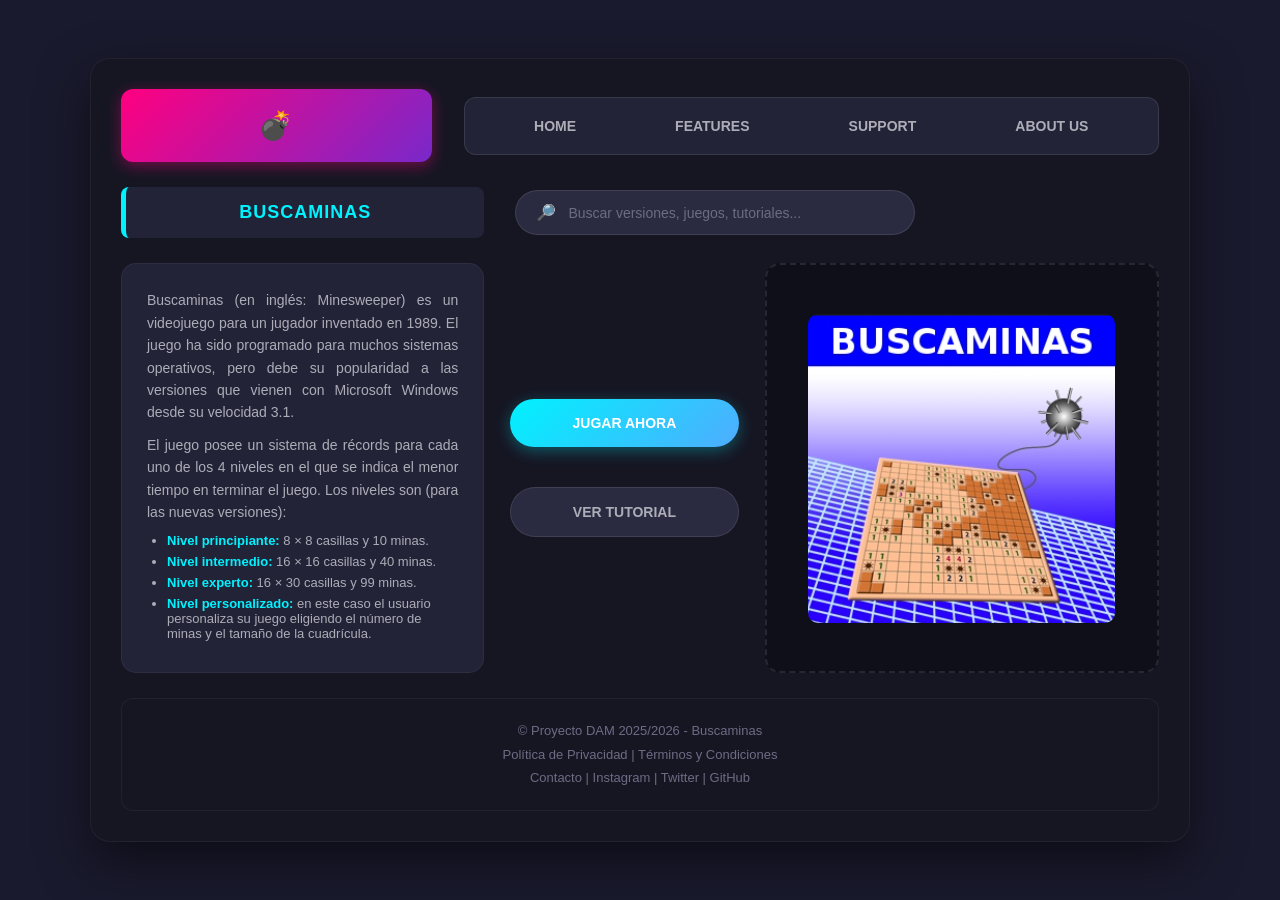
==== docs/index.html @ 4e4db9e0 "Modificacion para github pages" ====
<!DOCTYPE html>
<html lang="es">
<head>
    <meta charset="UTF-8">
    <meta name="viewport" content="width=device-width, initial-scale=1.0">
    <title>Buscaminas</title>
    <link rel="stylesheet" href="style.css">
    <style>
        .config-juego {
            display: flex;
            flex-direction: column;
            align-items: center;
            justify-content: center;
            width: 100%;
            height: 100%;
            background-color: #1a1d29;
            border-radius: 10px;
            padding: 20px;
            box-sizing: border-box;
        }
        .select-dificultad {
            background-color: #0f111a;
            color: #00bfff;
            border: 2px solid #00bfff;
            padding: 10px 20px;
            font-size: 16px;
            font-weight: bold;
            border-radius: 8px;
            margin-top: 15px;
            cursor: pointer;
            outline: none;
            width: 80%;
            text-align: center;
        }
        .select-dificultad option {
            background-color: #1a1d29;
            color: white;
        }
    </style>
</head>
<body>

    <div class="container">

        <header>
            <div class="logo">
                <span class="bomba-icon">💣</span>
            </div>
            <nav>
                <a href="https://www.google.com/search?q=buscaminas" target="_blank">HOME</a>
                <a href="https://www.google.com/search?q=buscaminas+features" target="_blank">FEATURES</a>
                <a href="https://www.google.com/search?q=buscaminas+support" target="_blank">SUPPORT</a>
                <a href="https://www.google.com/search?q=buscaminas+about+us" target="_blank">ABOUT US</a>
            </nav>
        </header>

        <section class="sub-header">
            <div class="titulo">
                <h1>BUSCAMINAS</h1>
            </div>
            <div class="barra">
                <div class="search-container">
                    <span>🔎</span>
                    <input type="text" id="buscador" placeholder="Buscar versiones, juegos, tutoriales...">
                </div>
            </div>
        </section>

        <main class="contenido-principal">
            
            <div class="info">
                <p>Buscaminas (en inglés: Minesweeper) es un videojuego para un jugador inventado en 1989. El juego ha sido programado para muchos sistemas operativos, pero debe su popularidad a las versiones que vienen con Microsoft Windows desde su velocidad 3.1.</p>
                <p>El juego posee un sistema de récords para cada uno de los 4 niveles en el que se indica el menor tiempo en terminar el juego. Los niveles son (para las nuevas versiones):</p>
                <ul>
                    <li><strong>Nivel principiante:</strong> 8 × 8 casillas y 10 minas.</li>
                    <li><strong>Nivel intermedio:</strong> 16 × 16 casillas y 40 minas.</li>
                    <li><strong>Nivel experto:</strong> 16 × 30 casillas y 99 minas.</li>
                    <li><strong>Nivel personalizado:</strong> en este caso el usuario personaliza su juego eligiendo el número de minas y el tamaño de la cuadrícula.</li>
                </ul>
            </div>

            <div class="botones">
                <button class="btn-jugar" id="botonJugarJava">JUGAR AHORA</button>
                
                <div id="espacio-selector-medio" style="width: 100%;"></div>
                
                <a href="https://youtu.be/PqA7yQcAZVc?si=y2-xhyVf-1pLzHSZ" class="btn-tutorial" target="_blank">VER TUTORIAL</a>
            </div>
            
            <div class="imagen" id="contenedor-principal">
                <img id="imagen-buscaminas" src="Buscaminas1.png" alt="Captura del juego Buscaminas">
            </div>

        </main>

        <footer>
            <p>© Proyecto DAM 2025/2026 - Buscaminas</p>
            <p>Política de Privacidad | Términos y Condiciones</p>
            <p>Contacto | Instagram | Twitter | GitHub</p>
        </footer>

    </div> 

    <div id="result-modal" class="modal-overlay">
        <div class="modal-content">
            <div id="modal-emoji" style="font-size: 50px; margin-bottom: 10px;">🎉</div>
            <h2 id="modal-title" style="margin-bottom: 20px; font-family: Arial, sans-serif; font-weight: bold;">¡Has ganado!</h2>
            
            <div class="stats-table">
                <div class="stat-row"><span>🎯 Dificultad:</span><strong id="stat-diff">-</strong></div>
                <div class="stat-row"><span>⏱️ Tiempo total:</span><strong id="stat-time">00:00</strong></div>
                <div class="stat-row"><span>🔲 Celdas reveladas:</span><strong id="stat-cells">0</strong></div>
                <div class="stat-row"><span>💎 Puntuación:</span><strong id="stat-score" style="color: #00bfff;">0</strong></div>
            </div>

            <div class="modal-buttons">
                <button id="modal-btn-restart" class="modal-btn btn-restart">Repetir Nivel</button>
                <button id="modal-btn-menu" class="modal-btn btn-menu">Cambiar Nivel</button>
            </div>
        </div>
    </div>

    <script src="script.js"></script>

</body>
</html>
---- docs/style.css ----
* {
    box-sizing: border-box;
    margin: 0;
    padding: 0;
    font-family: 'Segoe UI', Tahoma, Geneva, Verdana, sans-serif;
}

body {
    background-color: #1a1a2e;
    color: #ffffff;
    padding: 25px;
    display: flex;
    justify-content: center;
    align-items: center;
    min-height: 100vh;
}

.container {
    width: 100%;
    max-width: 1100px;
    background-color: #161623;
    border-radius: 20px;
    padding: 30px;
    box-shadow: 0 20px 50px rgba(0, 0, 0, 0.5);
    display: flex;
    flex-direction: column;
    gap: 25px;
    border: 1px solid rgba(255, 255, 255, 0.05);
}

header {
    display: grid;
    grid-template-columns: 30% 67%;
    gap: 3%;
    align-items: center;
}

.logo {
    background: linear-gradient(135deg, #ff007f, #7928ca);
    border-radius: 12px;
    padding: 20px;
    text-align: center;
    font-weight: 900;
    font-size: 22px;
    color: white;
    letter-spacing: 2px;
    box-shadow: 0 4px 15px rgba(255, 0, 127, 0.4);
    display: flex;
    align-items: center;
    justify-content: center;
    gap: 10px;
}

.bomba-icon {
    font-size: 28px;
    animation: pulse 1.5s infinite alternate;
}

nav {
    background-color: #232338;
    border-radius: 12px;
    display: flex;
    align-items: center;
    justify-content: space-around;
    padding: 20px;
    border: 1px solid rgba(255, 255, 255, 0.1);
}

nav a {
    text-decoration: none;
    color: #adadb8;
    font-weight: bold;
    font-size: 14px;
    transition: color 0.3s, transform 0.2s;
}

nav a:hover {
    color: #00f2fe;
    transform: translateY(-2px);
}

.sub-header {
    display: grid;
    grid-template-columns: 35% 62%;
    gap: 3%;
    align-items: center;
}

.titulo {
    background-color: #232338;
    border-left: 5px solid #00f2fe;
    border-radius: 8px;
    padding: 15px;
    text-align: center;
}

.titulo h1 {
    font-size: 18px;
    color: #00f2fe;
    letter-spacing: 1px;
}

.barra {
    display: flex;
    justify-content: flex-start;
}

.search-container {
    background-color: #2a2a40;
    border-radius: 30px;
    padding: 12px 20px;
    display: flex;
    align-items: center;
    gap: 12px;
    width: 100%;
    max-width: 400px;
    border: 1px solid rgba(255, 255, 255, 0.1);
    transition: box-shadow 0.3s;
}

.search-container:focus-within {
    box-shadow: 0 0 10px rgba(0, 242, 254, 0.5);
    border-color: #00f2fe;
}

.search-container input {
    border: none;
    background: transparent;
    width: 100%;
    font-size: 14px;
    color: white;
    outline: none;
}

.search-container input::placeholder {
    color: #6c6c85;
}

.contenido-principal {
    display: grid;
    grid-template-columns: 35% 22% 38%;
    gap: 2.5%;
    align-items: stretch;
}

.info {
    background-color: #232338;
    border-radius: 15px;
    padding: 25px;
    border: 1px solid rgba(255, 255, 255, 0.05);
    display: flex;
    flex-direction: column;
    justify-content: center;
}

.info p {
    color: #adadb8;
    font-size: 14px;
    line-height: 1.6;
    text-align: justify;
    margin-bottom: 10px;
}

.info ul {
    padding-left: 20px;
    color: #adadb8;
    font-size: 13px;
}

.info li {
    margin-bottom: 6px;
}

.info strong {
    color: #00f2fe;
}

.botones {
    display: flex;
    flex-direction: column;
    gap: 20px;
    justify-content: center;
    align-items: center;
}

.botones button, .btn-tutorial {
    width: 100%;
    padding: 16px 20px;
    font-size: 14px;
    font-weight: bold;
    border: none;
    border-radius: 50px; 
    cursor: pointer;
    transition: transform 0.2s, box-shadow 0.2s;
    color: white;
    display: inline-block;
    text-decoration: none;
    text-align: center;
}

.btn-jugar {
    background: linear-gradient(135deg, #00f2fe, #4facfe);
    box-shadow: 0 4px 15px rgba(0, 242, 254, 0.3);
}

.btn-jugar:hover {
    transform: scale(1.05);
    box-shadow: 0 6px 20px rgba(0, 242, 254, 0.5);
}

.btn-tutorial {
    background: #2a2a40;
    border: 1px solid rgba(255, 255, 255, 0.1) !important;
    color: #adadb8 !important;
}

.btn-tutorial:hover {
    background: #353552;
    color: white !important;
    transform: scale(1.03);
}

.imagen {
    background-color: #0f0f1a;
    border-radius: 15px;
    border: 2px dashed rgba(255, 255, 255, 0.1);
    display: flex;
    justify-content: center;
    align-items: center;
    overflow: hidden;
    padding: 10px;
    min-height: 280px;
}

.imagen img {
    max-width: 100%;
    max-height: 100%;
    border-radius: 10px;
    object-fit: cover;
}

footer {
    width: 100%;
    max-width: 1100px; 
    background-color: #161623; 
    border-radius: 12px;
    padding: 20px;
    text-align: center;
    font-size: 13px;
    color: #6c6c85;
    line-height: 1.8;
    border: 1px solid rgba(255, 255, 255, 0.05);
}

@keyframes pulse {
    from { transform: scale(1); }
    to { transform: scale(1.2); }
}

@media (max-width: 768px) {
    header, .sub-header, .contenido-principal {
        grid-template-columns: 1fr !important;
        gap: 15px;
    }
    .logo { padding: 20px; }
}

.bloque-seleccion-medio {
    width: 100%;
    display: flex;
    flex-direction: column;
    gap: 12px;
    align-items: center;
    padding: 5px 0;
}

.select-medio-estilo {
    background-color: #2a2a40;
    color: #00f2fe;
    border: 1px solid rgba(255, 255, 255, 0.1);
    padding: 14px 20px;
    font-size: 14px;
    font-weight: bold;
    border-radius: 50px;
    outline: none;
    width: 100%;
    text-align: center;
    cursor: pointer;
}

.select-medio-estilo option {
    background-color: #161623;
    color: white;
}

.btn-confirmar-medio {
    background: linear-gradient(135deg, #00bfff, #007acc);
    color: white;
    border: none;
    padding: 12px 25px;
    font-size: 13px;
    font-weight: bold;
    border-radius: 50px;
    cursor: pointer;
    text-transform: uppercase;
    width: 100%;
    box-shadow: 0px 4px 12px rgba(0, 191, 255, 0.3);
    transition: transform 0.2s;
}

.btn-confirmar-medio:hover {
    transform: scale(1.03);
}

.minesweeper-wrapper {
    background-color: #bdbdbd;
    padding: 10px;
    border-radius: 4px;
    box-shadow: inset -2px -2px #555, inset 2px 2px #fff;
    display: inline-block;
    max-width: 98%;
    max-height: 98%;
    overflow: auto;
}

.game-header {
    background-color: #bdbdbd;
    border: 3px solid;
    border-color: #757575 #e0e0e0 #e0e0e0 #757575;
    padding: 4px 8px;
    display: flex;
    justify-content: space-between;
    align-items: center;
    margin-bottom: 8px;
}

.lcd-display {
    background-color: #000000;
    color: #f44336;
    font-family: 'Courier New', Courier, monospace;
    font-weight: bold;
    font-size: 22px;
    padding: 2px 6px;
    border: 1px solid;
    border-color: #444 #aaa #aaa #444;
    min-width: 50px;
    text-align: right;
}

.face-button {
    font-size: 20px;
    width: 36px;
    height: 36px;
    cursor: pointer;
    background-color: #bdbdbd;
    border: 2px solid;
    border-color: #e0e0e0 #757575 #757575 #e0e0e0;
    display: flex;
    align-items: center;
    justify-content: center;
    outline: none;
}

.game-grid {
    border: 3px solid;
    border-color: #757575 #e0e0e0 #e0e0e0 #757575;
    display: grid;
    background-color: #757575;
}

.cell-btn {
    width: 24px;
    height: 24px;
    font-weight: bold;
    font-size: 13px;
    font-family: Arial, sans-serif;
    display: flex;
    align-items: center;
    justify-content: center;
    cursor: pointer;
    user-select: none;
    border: 2px solid;
    border-color: #e0e0e0 #757575 #757575 #e0e0e0;
    background-color: #bdbdbd;
    padding: 0;
}

.cell-btn.revealed {
    background-color: #c8c8c8;
    border: 1px solid #a0a0a0;
}

.cell-btn.mine-exploded {
    background-color: #f44336 !important;
    border: 1px solid #a0a0a0;
}

.score-bar-flex {
    display: flex;
    justify-content: space-between;
    align-items: center;
    margin-top: 8px;
    width: 100%;
}

.game-score-bar {
    font-size: 12px;
    font-weight: bold;
    color: #222;
}

.btn-cambiar-diff-directo {
    background-color: #2a2a40;
    color: #00bfff;
    border: 1px solid rgba(255, 255, 255, 0.1);
    padding: 4px 10px;
    font-size: 11px;
    font-weight: bold;
    border-radius: 4px;
    cursor: pointer;
    transition: background 0.2s, color 0.2s;
}

.btn-cambiar-diff-directo:hover {
    background-color: #00bfff;
    color: #ffffff;
}

.modal-overlay {
    position: fixed;
    top: 0; left: 0;
    width: 100vw; height: 100vh;
    background-color: rgba(0, 0, 0, 0.8);
    display: none;
    justify-content: center;
    align-items: center;
    z-index: 99999;
}

.modal-overlay.active {
    display: flex;
}

.modal-content {
    background-color: #161623;
    border-radius: 15px;
    padding: 25px;
    width: 340px;
    text-align: center;
    border: 1px solid rgba(255, 255, 255, 0.1);
    box-shadow: 0 10px 30px rgba(0,0,0,0.6);
}

.stats-table {
    background-color: #232338;
    border-radius: 8px;
    padding: 12px 18px;
    text-align: left;
    margin-bottom: 18px;
}

.stat-row {
    display: flex;
    justify-content: space-between;
    margin-bottom: 6px;
    font-size: 14px;
}
.stat-row span { color: #adadb8; }
.stat-row strong { color: #fff; }

.modal-buttons {
    display: flex;
    gap: 12px;
}

.modal-btn {
    flex: 1;
    padding: 10px;
    font-weight: bold;
    border: none;
    border-radius: 6px;
    cursor: pointer;
    color: white;
}
.btn-restart { background: linear-gradient(135deg, #00f2fe, #4facfe); }
.btn-menu { background-color: #2a2a40; border: 1px solid rgba(255,255,255,0.1); }
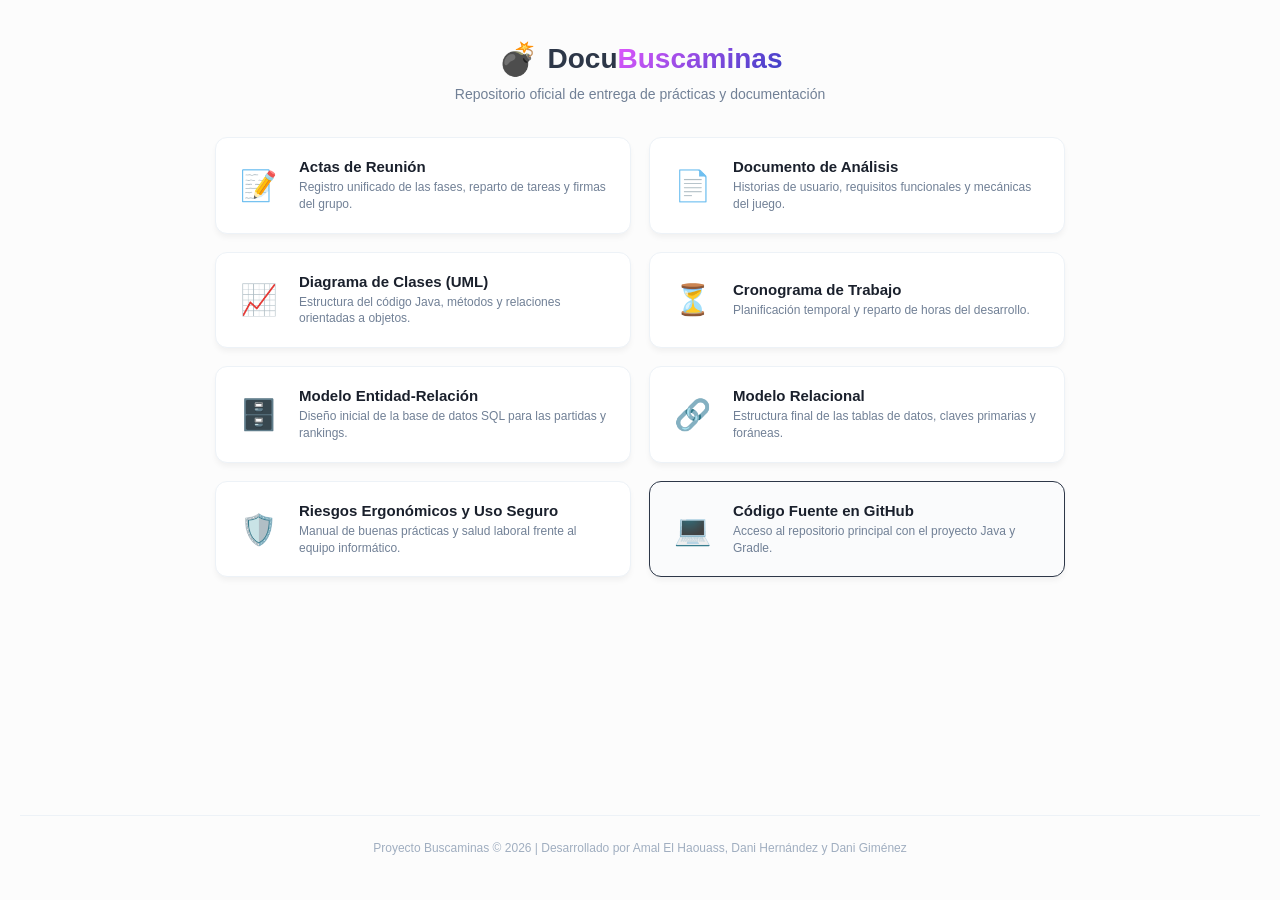
==== commit 5852ef50: "Add files via upload" ====
--- a/docs/index.html
+++ b/docs/index.html
@@ -1,126 +1,121 @@
-<!DOCTYPE html>
-<html lang="es">
-<head>
-    <meta charset="UTF-8">
-    <meta name="viewport" content="width=device-width, initial-scale=1.0">
-    <title>Buscaminas</title>
-    <link rel="stylesheet" href="style.css">
-    <style>
-        .config-juego {
-            display: flex;
-            flex-direction: column;
-            align-items: center;
-            justify-content: center;
-            width: 100%;
-            height: 100%;
-            background-color: #1a1d29;
-            border-radius: 10px;
-            padding: 20px;
-            box-sizing: border-box;
-        }
-        .select-dificultad {
-            background-color: #0f111a;
-            color: #00bfff;
-            border: 2px solid #00bfff;
-            padding: 10px 20px;
-            font-size: 16px;
-            font-weight: bold;
-            border-radius: 8px;
-            margin-top: 15px;
-            cursor: pointer;
-            outline: none;
-            width: 80%;
-            text-align: center;
-        }
-        .select-dificultad option {
-            background-color: #1a1d29;
-            color: white;
-        }
-    </style>
-</head>
-<body>
-
-    <div class="container">
-
-        <header>
-            <div class="logo">
-                <span class="bomba-icon">💣</span>
-            </div>
-            <nav>
-                <a href="https://www.google.com/search?q=buscaminas" target="_blank">HOME</a>
-                <a href="https://www.google.com/search?q=buscaminas+features" target="_blank">FEATURES</a>
-                <a href="https://www.google.com/search?q=buscaminas+support" target="_blank">SUPPORT</a>
-                <a href="https://www.google.com/search?q=buscaminas+about+us" target="_blank">ABOUT US</a>
-            </nav>
-        </header>
-
-        <section class="sub-header">
-            <div class="titulo">
-                <h1>BUSCAMINAS</h1>
-            </div>
-            <div class="barra">
-                <div class="search-container">
-                    <span>🔎</span>
-                    <input type="text" id="buscador" placeholder="Buscar versiones, juegos, tutoriales...">
-                </div>
-            </div>
-        </section>
-
-        <main class="contenido-principal">
-            
-            <div class="info">
-                <p>Buscaminas (en inglés: Minesweeper) es un videojuego para un jugador inventado en 1989. El juego ha sido programado para muchos sistemas operativos, pero debe su popularidad a las versiones que vienen con Microsoft Windows desde su velocidad 3.1.</p>
-                <p>El juego posee un sistema de récords para cada uno de los 4 niveles en el que se indica el menor tiempo en terminar el juego. Los niveles son (para las nuevas versiones):</p>
-                <ul>
-                    <li><strong>Nivel principiante:</strong> 8 × 8 casillas y 10 minas.</li>
-                    <li><strong>Nivel intermedio:</strong> 16 × 16 casillas y 40 minas.</li>
-                    <li><strong>Nivel experto:</strong> 16 × 30 casillas y 99 minas.</li>
-                    <li><strong>Nivel personalizado:</strong> en este caso el usuario personaliza su juego eligiendo el número de minas y el tamaño de la cuadrícula.</li>
-                </ul>
-            </div>
-
-            <div class="botones">
-                <button class="btn-jugar" id="botonJugarJava">JUGAR AHORA</button>
-                
-                <div id="espacio-selector-medio" style="width: 100%;"></div>
-                
-                <a href="https://youtu.be/PqA7yQcAZVc?si=y2-xhyVf-1pLzHSZ" class="btn-tutorial" target="_blank">VER TUTORIAL</a>
-            </div>
-            
-            <div class="imagen" id="contenedor-principal">
-                <img id="imagen-buscaminas" src="Buscaminas1.png" alt="Captura del juego Buscaminas">
-            </div>
-
-        </main>
-
-        <footer>
-            <p>© Proyecto DAM 2025/2026 - Buscaminas</p>
-            <p>Política de Privacidad | Términos y Condiciones</p>
-            <p>Contacto | Instagram | Twitter | GitHub</p>
-        </footer>
-
-    </div> 
-
-    <div id="result-modal" class="modal-overlay">
-        <div class="modal-content">
-            <div id="modal-emoji" style="font-size: 50px; margin-bottom: 10px;">🎉</div>
-            <h2 id="modal-title" style="margin-bottom: 20px; font-family: Arial, sans-serif; font-weight: bold;">¡Has ganado!</h2>
-            
-            <div class="stats-table">
-                <div class="stat-row"><span>🎯 Dificultad:</span><strong id="stat-diff">-</strong></div>
-                <div class="stat-row"><span>⏱️ Tiempo total:</span><strong id="stat-time">00:00</strong></div>
-                <div class="stat-row"><span>🔲 Celdas reveladas:</span><strong id="stat-cells">0</strong></div>
-                <div class="stat-row"><span>💎 Puntuación:</span><strong id="stat-score" style="color: #00bfff;">0</strong></div>
-            </div>
-
-            <div class="modal-buttons">
-                <button id="modal-btn-restart" class="modal-btn btn-restart">Repetir Nivel</button>
-                <button id="modal-btn-menu" class="modal-btn btn-menu">Cambiar Nivel</button>
-            </div>
-        </div>
-    </div>
-
-    <script src="script.js"></script>
-
-</body>
+<!DOCTYPE html>
+<html lang="es">
+<head>
+    <meta charset="UTF-8">
+    <meta name="viewport" content="width=device-width, initial-scale=1.0">
+    <title>DocuBuscaminas - 1º DAM</title>
+    <style>
+        * { box-sizing: border-box; margin: 0; padding: 0; }
+        body { font-family: -apple-system, BlinkMacSystemFont, "Segoe UI", Roboto, Arial, sans-serif; background-color: #fcfcfc; color: #333; padding: 20px; min-height: 100vh; display: flex; flex-direction: column; align-items: center; }
+        
+        /* Cabecera */
+        header { text-align: center; margin-top: 20px; margin-bottom: 35px; width: 100%; max-width: 850px; }
+        .logo-container { display: flex; justify-content: center; align-items: center; gap: 10px; margin-bottom: 8px; }
+        .logo-emoji { font-size: 32px; }
+        .logo-text { font-size: 28px; font-weight: 800; color: #2d3748; }
+        .logo-highlight { color: #e056fd; background: linear-gradient(135deg, #e056fd, #3c40c6); -webkit-background-clip: text; -webkit-text-fill-color: transparent; }
+        .subtitle { font-size: 14px; color: #718096; font-weight: 500; }
+
+        /* Rejilla de Botones/Tarjetas (Igual a la de tus compañeros) */
+        .grid-container { width: 100%; max-width: 850px; display: grid; grid-template-columns: repeat(auto-fit, minmax(380px, 1fr)); gap: 18px; margin-bottom: 40px; }
+        
+        /* Estilo de los Botones */
+        .card { display: flex; align-items: center; background: #ffffff; border: 1px solid #edf2f7; border-radius: 12px; padding: 20px; text-decoration: none; color: inherit; transition: transform 0.2s, box-shadow 0.2s, border-color 0.2s; box-shadow: 0 4px 6px -1px rgba(0, 0, 0, 0.05); }
+        .card:hover { transform: translateY(-3px); box-shadow: 0 10px 20px -3px rgba(0, 0, 0, 0.08); border-color: #cbd5e0; }
+        
+        /* Botón destacado de GitHub */
+        .card-highlight { border: 1.5px solid #2d3748; background-color: #fafbfc; }
+
+        .card-icon { font-size: 30px; margin-right: 18px; flex-shrink: 0; width: 45px; text-align: center; }
+        .card-content { display: flex; flex-direction: column; }
+        .card-title { font-size: 15px; font-weight: 700; color: #1a202c; margin-bottom: 4px; }
+        .card-desc { font-size: 12px; color: #718096; line-height: 1.4; }
+
+        footer { margin-top: auto; text-align: center; padding: 25px 0; width: 100%; border-top: 1px solid #edf2f7; }
+        .footer-text { font-size: 12px; color: #a0aec0; }
+    </style>
+</head>
+<body>
+
+    <header>
+        <div class="logo-container">
+            <span class="logo-emoji">💣</span>
+            <div class="logo-text">Docu<span class="logo-highlight">Buscaminas</span></div>
+        </div>
+        <p class="subtitle">Repositorio oficial de entrega de prácticas y documentación</p>
+    </header>
+
+    <main class="grid-container">
+
+        <a href="./Actas_Reunion_Buscaminas.pdf" class="card" target="_blank">
+            <div class="card-icon">📝</div>
+            <div class="card-content">
+                <div class="card-title">Actas de Reunión</div>
+                <div class="card-desc">Registro unificado de las fases, reparto de tareas y firmas del grupo.</div>
+            </div>
+        </a>
+
+        <a href="./Analisis-DGR-DHN-AEK.pdf" class="card" target="_blank">
+            <div class="card-icon">📄</div>
+            <div class="card-content">
+                <div class="card-title">Documento de Análisis</div>
+                <div class="card-desc">Historias de usuario, requisitos funcionales y mecánicas del juego.</div>
+            </div>
+        </a>
+
+        <a href="./UML.png" class="card" target="_blank">
+            <div class="card-icon">📈</div>
+            <div class="card-content">
+                <div class="card-title">Diagrama de Clases (UML)</div>
+                <div class="card-desc">Estructura del código Java, métodos y relaciones orientadas a objetos.</div>
+            </div>
+        </a>
+
+        <a href="./cronograma.png" class="card" target="_blank">
+            <div class="card-icon">⏳</div>
+            <div class="card-content">
+                <div class="card-title">Cronograma de Trabajo</div>
+                <div class="card-desc">Planificación temporal y reparto de horas del desarrollo.</div>
+            </div>
+        </a>
+
+        <a href="./modelo_E-R.png" class="card" target="_blank">
+            <div class="card-icon">🗄️</div>
+            <div class="card-content">
+                <div class="card-title">Modelo Entidad-Relación</div>
+                <div class="card-desc">Diseño inicial de la base de datos SQL para las partidas y rankings.</div>
+            </div>
+        </a>
+
+        <a href="./Modelo relacional.png" class="card" target="_blank">
+            <div class="card-icon">🔗</div>
+            <div class="card-content">
+                <div class="card-title">Modelo Relacional</div>
+                <div class="card-desc">Estructura final de las tablas de datos, claves primarias y foráneas.</div>
+            </div>
+        </a>
+
+        <a href="./Riesgos_Ergonomicos_Uso_Seguro.pdf" class="card" target="_blank">
+            <div class="card-icon">🛡️</div>
+            <div class="card-content">
+                <div class="card-title">Riesgos Ergonómicos y Uso Seguro</div>
+                <div class="card-desc">Manual de buenas prácticas y salud laboral frente al equipo informático.</div>
+            </div>
+        </a>
+
+        <a href="https://github.com/DanielGimenezRuiz/buscaminas-DGR-DHN-AEK" class="card card-highlight" target="_blank">
+            <div class="card-icon">💻</div>
+            <div class="card-content">
+                <div class="card-title">Código Fuente en GitHub</div>
+                <div class="card-desc">Acceso al repositorio principal con el proyecto Java y Gradle.</div>
+            </div>
+        </a>
+
+    </main>
+
+    <footer>
+        <p class="footer-text">Proyecto Buscaminas © 2026 | Desarrollado por Amal El Haouass, Dani Hernández y Dani Giménez</p>
+    </footer>
+
+</body>
 </html>
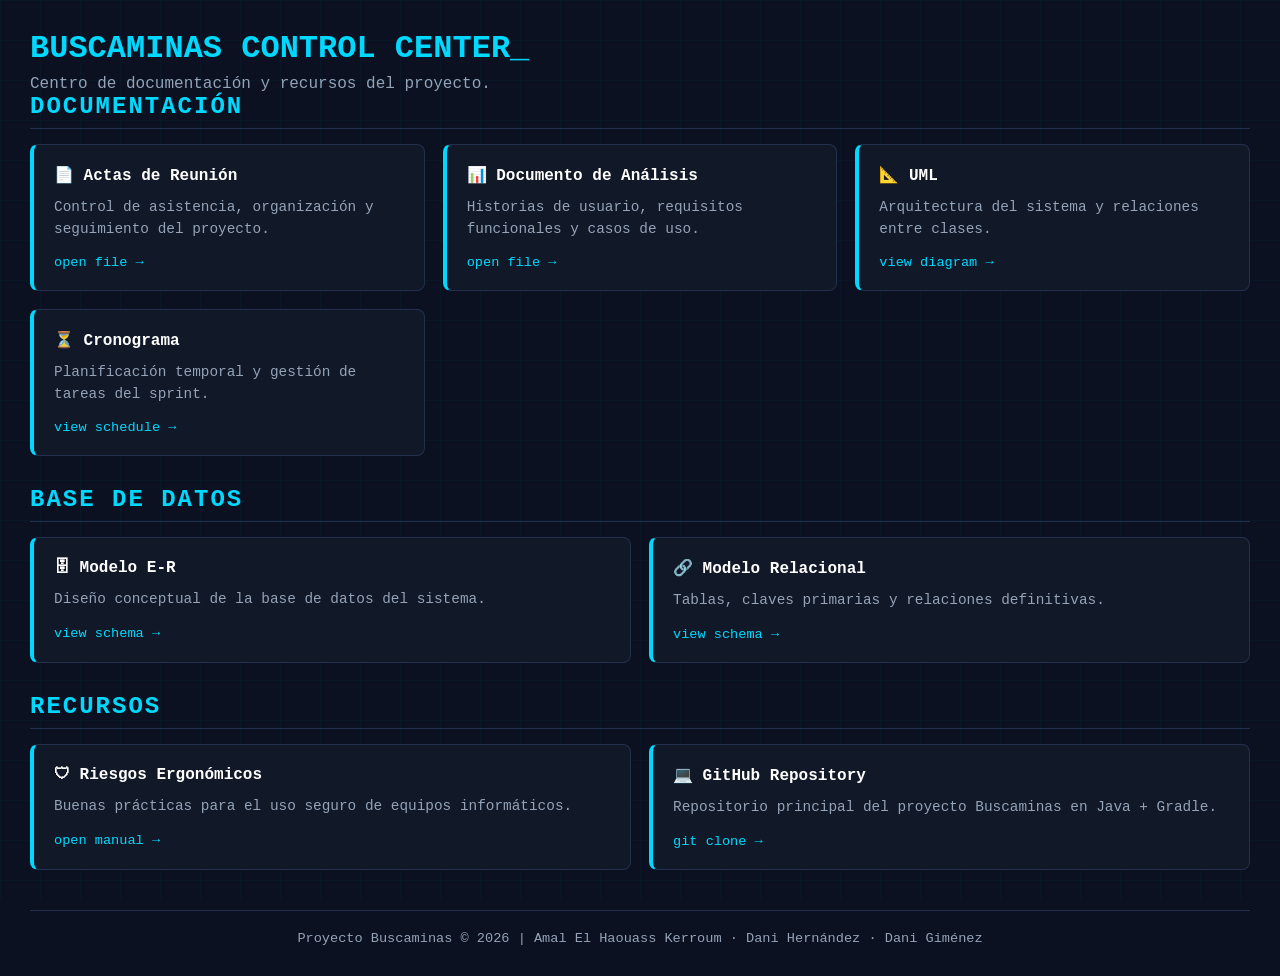
==== commit db2b2786: "Update index.html" ====
--- a/docs/index.html
+++ b/docs/index.html
@@ -1,121 +1,288 @@
 <!DOCTYPE html>
 <html lang="es">
 <head>
-    <meta charset="UTF-8">
-    <meta name="viewport" content="width=device-width, initial-scale=1.0">
-    <title>DocuBuscaminas - 1º DAM</title>
-    <style>
-        * { box-sizing: border-box; margin: 0; padding: 0; }
-        body { font-family: -apple-system, BlinkMacSystemFont, "Segoe UI", Roboto, Arial, sans-serif; background-color: #fcfcfc; color: #333; padding: 20px; min-height: 100vh; display: flex; flex-direction: column; align-items: center; }
-        
-        /* Cabecera */
-        header { text-align: center; margin-top: 20px; margin-bottom: 35px; width: 100%; max-width: 850px; }
-        .logo-container { display: flex; justify-content: center; align-items: center; gap: 10px; margin-bottom: 8px; }
-        .logo-emoji { font-size: 32px; }
-        .logo-text { font-size: 28px; font-weight: 800; color: #2d3748; }
-        .logo-highlight { color: #e056fd; background: linear-gradient(135deg, #e056fd, #3c40c6); -webkit-background-clip: text; -webkit-text-fill-color: transparent; }
-        .subtitle { font-size: 14px; color: #718096; font-weight: 500; }
-
-        /* Rejilla de Botones/Tarjetas (Igual a la de tus compañeros) */
-        .grid-container { width: 100%; max-width: 850px; display: grid; grid-template-columns: repeat(auto-fit, minmax(380px, 1fr)); gap: 18px; margin-bottom: 40px; }
-        
-        /* Estilo de los Botones */
-        .card { display: flex; align-items: center; background: #ffffff; border: 1px solid #edf2f7; border-radius: 12px; padding: 20px; text-decoration: none; color: inherit; transition: transform 0.2s, box-shadow 0.2s, border-color 0.2s; box-shadow: 0 4px 6px -1px rgba(0, 0, 0, 0.05); }
-        .card:hover { transform: translateY(-3px); box-shadow: 0 10px 20px -3px rgba(0, 0, 0, 0.08); border-color: #cbd5e0; }
-        
-        /* Botón destacado de GitHub */
-        .card-highlight { border: 1.5px solid #2d3748; background-color: #fafbfc; }
-
-        .card-icon { font-size: 30px; margin-right: 18px; flex-shrink: 0; width: 45px; text-align: center; }
-        .card-content { display: flex; flex-direction: column; }
-        .card-title { font-size: 15px; font-weight: 700; color: #1a202c; margin-bottom: 4px; }
-        .card-desc { font-size: 12px; color: #718096; line-height: 1.4; }
-
-        footer { margin-top: auto; text-align: center; padding: 25px 0; width: 100%; border-top: 1px solid #edf2f7; }
-        .footer-text { font-size: 12px; color: #a0aec0; }
-    </style>
+<meta charset="UTF-8">
+<meta name="viewport" content="width=device-width, initial-scale=1.0">
+<title>BUSCAMINAS CONTROL CENTER</title>
+
+<style>
+
+:root{
+    --bg:#0b1120;
+    --panel:#111827;
+    --panel-hover:#172033;
+    --border:#23304d;
+    --cyan:#00d9ff;
+    --green:#22c55e;
+    --text:#e5e7eb;
+    --muted:#94a3b8;
+}
+
+*{
+    margin:0;
+    padding:0;
+    box-sizing:border-box;
+}
+
+body{
+    background:var(--bg);
+    color:var(--text);
+    font-family:'Consolas','Courier New',monospace;
+    min-height:100vh;
+    padding:30px;
+}
+
+/* Fondo tecnológico */
+body::before{
+    content:"";
+    position:fixed;
+    inset:0;
+    background-image:
+        linear-gradient(rgba(0,217,255,.03) 1px, transparent 1px),
+        linear-gradient(90deg, rgba(0,217,255,.03) 1px, transparent 1px);
+    background-size:40px 40px;
+    pointer-events:none;
+}
+
+.container{
+    max-width:1400px;
+    margin:auto;
+}
+
+.header{
+    border:1px solid var(--border);
+    background:var(--panel);
+    padding:25px;
+    margin-bottom:30px;
+    border-radius:10px;
+    box-shadow:0 0 20px rgba(0,217,255,.08);
+}
+
+.status{
+    color:var(--green);
+    margin-bottom:10px;
+    font-size:.9rem;
+}
+
+.title{
+    color:var(--cyan);
+    font-size:2rem;
+    font-weight:bold;
+    margin-bottom:8px;
+}
+
+.subtitle{
+    color:var(--muted);
+}
+
+.section{
+    margin-bottom:30px;
+}
+
+.section-title{
+    color:var(--cyan);
+    margin-bottom:15px;
+    padding-bottom:8px;
+    border-bottom:1px solid var(--border);
+    text-transform:uppercase;
+    letter-spacing:2px;
+}
+
+.grid{
+    display:grid;
+    grid-template-columns:repeat(auto-fit,minmax(320px,1fr));
+    gap:18px;
+}
+
+.card{
+    background:var(--panel);
+    border:1px solid var(--border);
+    border-left:4px solid var(--cyan);
+    border-radius:8px;
+    padding:20px;
+    text-decoration:none;
+    color:inherit;
+    transition:.25s;
+    position:relative;
+}
+
+.card:hover{
+    transform:translateY(-4px);
+    background:var(--panel-hover);
+    box-shadow:0 0 25px rgba(0,217,255,.15);
+}
+
+.card-header{
+    display:flex;
+    justify-content:space-between;
+    margin-bottom:12px;
+}
+
+.doc-name{
+    color:white;
+    font-size:1rem;
+    font-weight:bold;
+}
+
+.badge{
+    color:var(--green);
+    font-size:.8rem;
+}
+
+.card p{
+    color:var(--muted);
+    line-height:1.5;
+    font-size:.9rem;
+}
+
+.action{
+    margin-top:15px;
+    color:var(--cyan);
+    font-size:.85rem;
+}
+
+.footer{
+    margin-top:40px;
+    text-align:center;
+    color:var(--muted);
+    border-top:1px solid var(--border);
+    padding-top:20px;
+    font-size:.85rem;
+}
+
+.terminal-line{
+    color:var(--green);
+    margin-bottom:8px;
+}
+
+.cursor{
+    animation:blink 1s infinite;
+}
+
+@keyframes blink{
+    50%{
+        opacity:0;
+    }
+}
+
+</style>
 </head>
+
 <body>
 
-    <header>
-        <div class="logo-container">
-            <span class="logo-emoji">💣</span>
-            <div class="logo-text">Docu<span class="logo-highlight">Buscaminas</span></div>
-        </div>
-        <p class="subtitle">Repositorio oficial de entrega de prácticas y documentación</p>
-    </header>
-
-    <main class="grid-container">
-
-        <a href="./Actas_Reunion_Buscaminas.pdf" class="card" target="_blank">
-            <div class="card-icon">📝</div>
-            <div class="card-content">
-                <div class="card-title">Actas de Reunión</div>
-                <div class="card-desc">Registro unificado de las fases, reparto de tareas y firmas del grupo.</div>
-            </div>
-        </a>
-
-        <a href="./Analisis-DGR-DHN-AEK.pdf" class="card" target="_blank">
-            <div class="card-icon">📄</div>
-            <div class="card-content">
-                <div class="card-title">Documento de Análisis</div>
-                <div class="card-desc">Historias de usuario, requisitos funcionales y mecánicas del juego.</div>
-            </div>
-        </a>
-
-        <a href="./UML.png" class="card" target="_blank">
-            <div class="card-icon">📈</div>
-            <div class="card-content">
-                <div class="card-title">Diagrama de Clases (UML)</div>
-                <div class="card-desc">Estructura del código Java, métodos y relaciones orientadas a objetos.</div>
-            </div>
-        </a>
-
-        <a href="./cronograma.png" class="card" target="_blank">
-            <div class="card-icon">⏳</div>
-            <div class="card-content">
-                <div class="card-title">Cronograma de Trabajo</div>
-                <div class="card-desc">Planificación temporal y reparto de horas del desarrollo.</div>
-            </div>
-        </a>
-
-        <a href="./modelo_E-R.png" class="card" target="_blank">
-            <div class="card-icon">🗄️</div>
-            <div class="card-content">
-                <div class="card-title">Modelo Entidad-Relación</div>
-                <div class="card-desc">Diseño inicial de la base de datos SQL para las partidas y rankings.</div>
-            </div>
-        </a>
-
-        <a href="./Modelo relacional.png" class="card" target="_blank">
-            <div class="card-icon">🔗</div>
-            <div class="card-content">
-                <div class="card-title">Modelo Relacional</div>
-                <div class="card-desc">Estructura final de las tablas de datos, claves primarias y foráneas.</div>
-            </div>
-        </a>
-
-        <a href="./Riesgos_Ergonomicos_Uso_Seguro.pdf" class="card" target="_blank">
-            <div class="card-icon">🛡️</div>
-            <div class="card-content">
-                <div class="card-title">Riesgos Ergonómicos y Uso Seguro</div>
-                <div class="card-desc">Manual de buenas prácticas y salud laboral frente al equipo informático.</div>
-            </div>
-        </a>
-
-        <a href="https://github.com/DanielGimenezRuiz/buscaminas-DGR-DHN-AEK" class="card card-highlight" target="_blank">
-            <div class="card-icon">💻</div>
-            <div class="card-content">
-                <div class="card-title">Código Fuente en GitHub</div>
-                <div class="card-desc">Acceso al repositorio principal con el proyecto Java y Gradle.</div>
-            </div>
-        </a>
-
-    </main>
-
-    <footer>
-        <p class="footer-text">Proyecto Buscaminas © 2026 | Desarrollado por Amal El Haouass, Dani Hernández y Dani Giménez</p>
-    </footer>
+<div class="container">
+
+        <div class="title">
+            BUSCAMINAS CONTROL CENTER<span class="cursor">_</span>
+        </div>
+
+        <div class="subtitle">
+            Centro de documentación y recursos del proyecto.
+        </div>
+    </div>
+
+    <section class="section">
+        <h2 class="section-title">Documentación</h2>
+
+        <div class="grid">
+
+            <a href="Actas_Reunion_Buscaminas.pdf" target="_blank" class="card">
+                <div class="card-header">
+                    <span class="doc-name">📄 Actas de Reunión</span>
+                    <span class="badge"></span>
+                </div>
+                <p>Control de asistencia, organización y seguimiento del proyecto.</p>
+                <div class="action">open file →</div>
+            </a>
+
+            <a href="Analisis-DGR-DHN-AEK.pdf" target="_blank" class="card">
+                <div class="card-header">
+                    <span class="doc-name">📊 Documento de Análisis</span>
+                    <span class="badge"></span>
+                </div>
+                <p>Historias de usuario, requisitos funcionales y casos de uso.</p>
+                <div class="action">open file →</div>
+            </a>
+
+            <a href="UML.png" target="_blank" class="card">
+                <div class="card-header">
+                    <span class="doc-name">📐 UML</span>
+                    <span class="badge"></span>
+                </div>
+                <p>Arquitectura del sistema y relaciones entre clases.</p>
+                <div class="action">view diagram →</div>
+            </a>
+
+            <a href="cronograma.png" target="_blank" class="card">
+                <div class="card-header">
+                    <span class="doc-name">⏳ Cronograma</span>
+                    <span class="badge"></span>
+                </div>
+                <p>Planificación temporal y gestión de tareas del sprint.</p>
+                <div class="action">view schedule →</div>
+            </a>
+
+        </div>
+    </section>
+
+    <section class="section">
+        <h2 class="section-title">Base de Datos</h2>
+
+        <div class="grid">
+
+            <a href="modelo_E-R.png" target="_blank" class="card">
+                <div class="card-header">
+                    <span class="doc-name">🗄 Modelo E-R</span>
+                    <span class="badge"></span>
+                </div>
+                <p>Diseño conceptual de la base de datos del sistema.</p>
+                <div class="action">view schema →</div>
+            </a>
+
+            <a href="Modelo relacional.png" target="_blank" class="card">
+                <div class="card-header">
+                    <span class="doc-name">🔗 Modelo Relacional</span>
+                    <span class="badge"></span>
+                </div>
+                <p>Tablas, claves primarias y relaciones definitivas.</p>
+                <div class="action">view schema →</div>
+            </a>
+
+        </div>
+    </section>
+
+    <section class="section">
+        <h2 class="section-title">Recursos</h2>
+
+        <div class="grid">
+
+            <a href="Riesgos_Ergonomicos_Uso_Seguro.pdf" target="_blank" class="card">
+                <div class="card-header">
+                    <span class="doc-name">🛡 Riesgos Ergonómicos</span>
+                    <span class="badge"></span>
+                </div>
+                <p>Buenas prácticas para el uso seguro de equipos informáticos.</p>
+                <div class="action">open manual →</div>
+            </a>
+
+            <a href="https://github.com/DanielGimenezRuiz/buscaminas-DGR-DHN-AEK" target="_blank" class="card">
+                <div class="card-header">
+                    <span class="doc-name">💻 GitHub Repository</span>
+                    <span class="badge"></span>
+                </div>
+                <p>Repositorio principal del proyecto Buscaminas en Java + Gradle.</p>
+                <div class="action">git clone →</div>
+            </a>
+
+        </div>
+    </section>
+
+    <div class="footer">
+        <p>
+             Proyecto Buscaminas © 2026 | Amal El Haouass Kerroum · Dani Hernández · Dani Giménez</p>
+    </div>
+
+</div>
 
 </body>
-</html>+</html>
